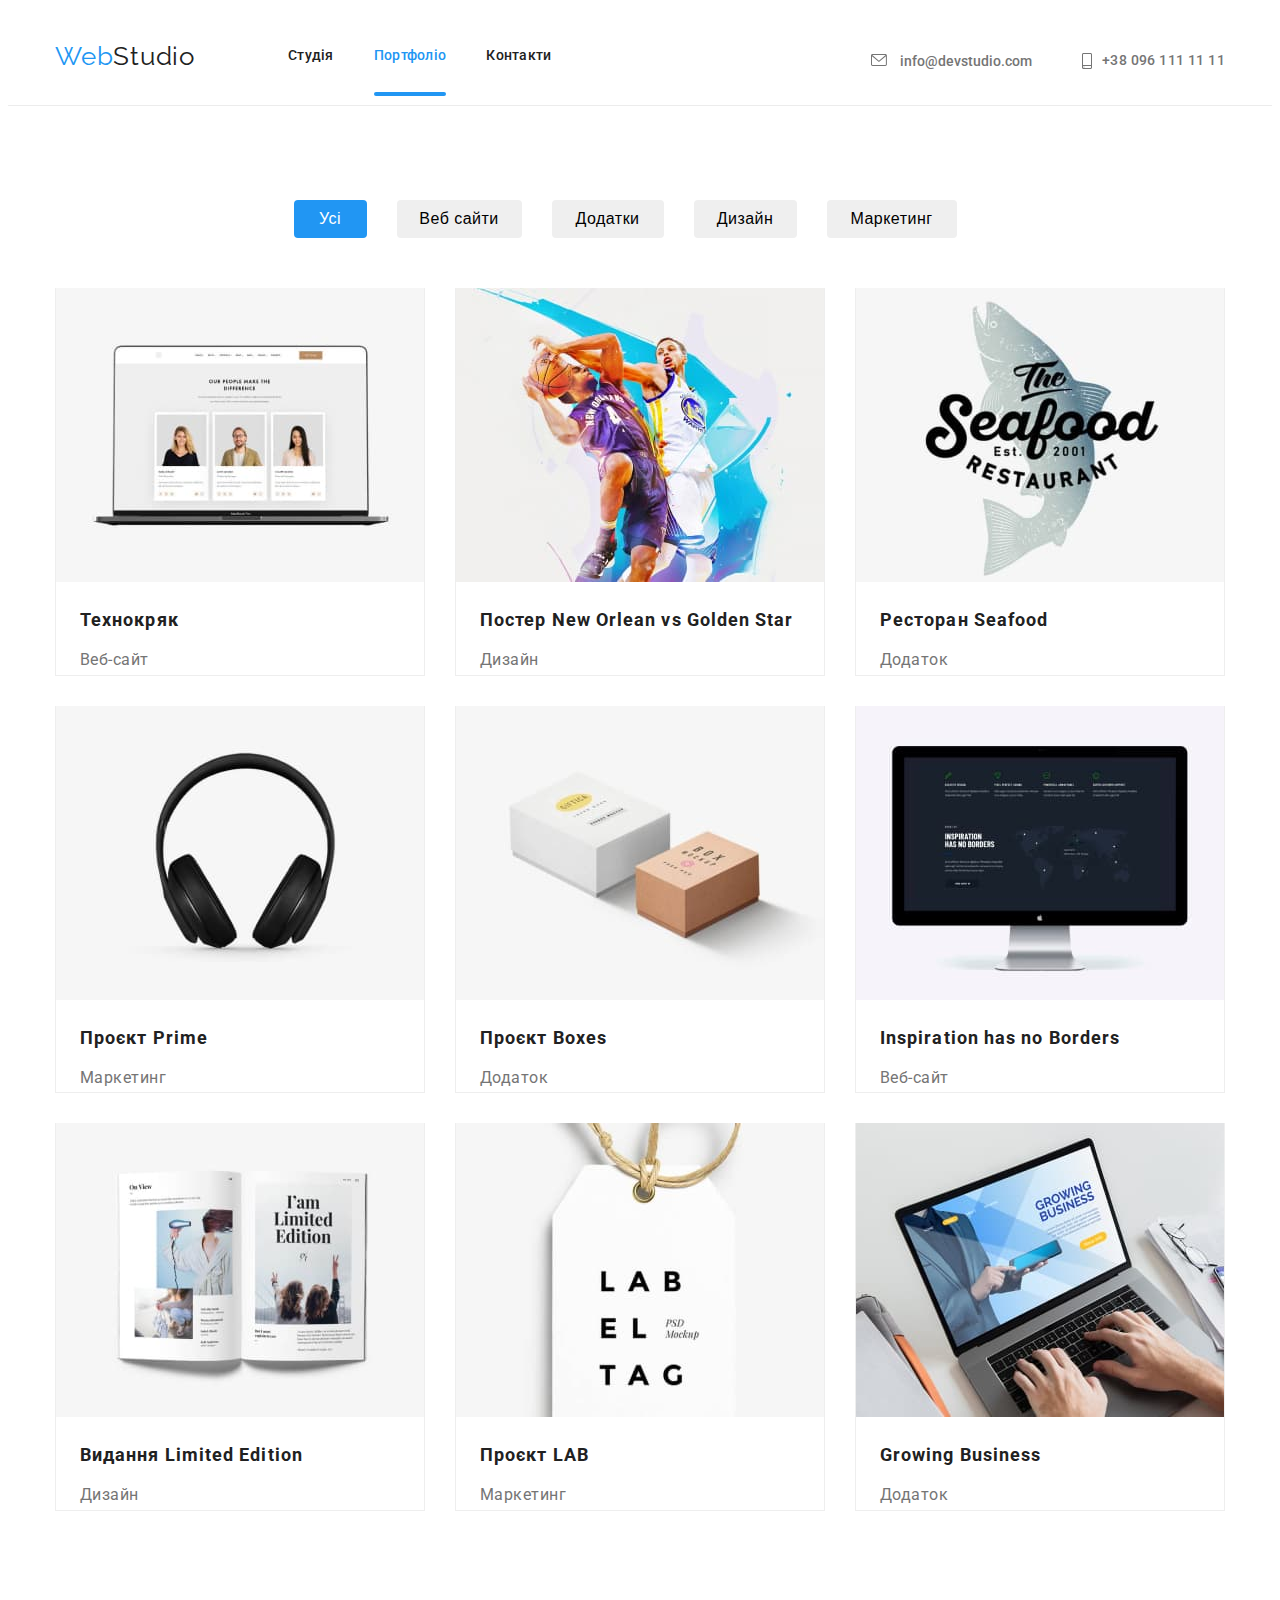
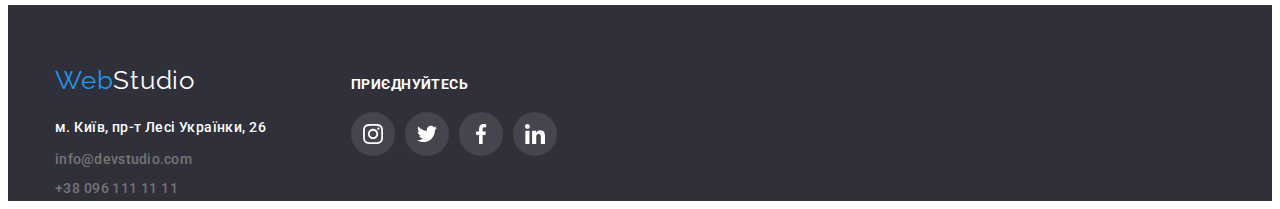
==== portfolio.html @ a41fbf71 "clone" ====
<!DOCTYPE html>
<html lang="en">
<head>
    <meta charset="UTF-8">
    <meta http-equiv="X-UA-Compatible" content="IE=edge">
    <meta name="viewport" content="width=device-width, initial-scale=1.0">
    <title>Document</title>
    <link rel="preconnect" href="https://fonts.googleapis.com">
    <link rel="preconnect" href="https://fonts.gstatic.com" crossorigin>
    <link href="https://fonts.googleapis.com/css2?family=Raleway:wght@700&family=Roboto:wght@400;500;700;900&display=swap" rel="stylesheet">
    <link rel="stylesheet" href="https://cdnjs.cloudflare.com/ajax/libs/modern-normalize/1.1.0/modern-normalize.min.css" integrity="sha512-wpPYUAdjBVSE4KJnH1VR1HeZfpl1ub8YT/NKx4PuQ5NmX2tKuGu6U/JRp5y+Y8XG2tV+wKQpNHVUX03MfMFn9Q==" crossorigin="anonymous" referrerpolicy="no-referrer" />
    <link rel="stylesheet" href="./css/styles.css">
</head>
<body>
<header class="page-header">
<div class="container">
    <nav class="main-nav">
        <a class="studio line" href="./index.html">Web<span class="span-color">Studio</span></a>
        <ul class="site-nav list">
        <li class="item"><a href="./index.html" class="link line">Студія</a></li>
        <li class="item"><a href="./portfolio.html" class="link current line decoration">Портфоліо</a></li>
        <li class="item"><a href="Контакти" class="link line">Контакти</a></li>
        </ul>

        <ul class="info list">
        
         <li class="meil"><a href="mailto:info@devstudio.com" class="meilstyle line icon-meil"> 
        <svg class="post-icon" width="16" height="12">
        <use href="./images/info.svg#icon-letter"></use>
        </svg> info@devstudio.com</a>
        

        
        <li class="telefon"><a href="tel:+380961111111" class="telefonstyle line icon-smartphone">
            <svg class="telefon-icon-two" width="10" height="16">
                <use href="./images/info.svg#icon-telephone"></use>
            </svg> +38 096 111 11 11</a>
        </ul>
        </nav>
    </div>
</header>
<main>
<section class="buttons-all">
<div class="container">
<h1 class="hiden">Приклади</h1>
<ul class="buttons list line-buttons">
<li class="button-item"><button class="links current-now size button-one" type="button">Усі</button></li>
<li class="button-item"><button class="links size button-two" type="button">Веб сайти</button></li>
<li class="button-item"><button class="links size button-three" type="button">Додатки</button></li>
<li class="button-item"><button class="links size button-four" type="button">Дизайн</button></li>
<li class="button-item"><button class="links size button-five" type="button">Маркетинг</button></li>
</ul>


<ul class="images list main-flex">
<li class="second-flex">
    <a class="images-ref" href="#">
        <div class="techno">
            <img class="img-card" src="./images/picturea.jpg" alt="picturea" width="370" height="294">
            <p class="description-text">Ресурс пропонує комплексні <br> пропозиції з різним рівнем <br> функціоналу та сервісів. Все це <br> дозволить відвідувачу отримати <br> вичерпні відомості про компанію <br> чи приватну особу.</p>
            </div>

            
            <div class="description">
        <h2 class="images-title">Технокряк</h2>
        <p class="images-text">Веб-сайт</p>
        </div>
    
    </a>
    </li>

<li class="second-flex">
    <a class="images-ref" href="#">
        <div class="techno">
        <img class="img-card" src="./images/pictureb.jpg" alt="pictureb" width="370" height="294">
        <p class="description-text">Ресурс пропонує комплексні <br> пропозиції з різним рівнем <br> функціоналу та сервісів. Все це <br> дозволить відвідувачу отримати <br> вичерпні відомості про компанію <br> чи приватну особу.</p>
        </div>

        <div class="description">
        <h2 class="images-title">Постер New Orlean vs Golden Star</h2>
        <p class="images-text">Дизайн</p>
        </div>
    </a>
   </li>

<li class="second-flex">
    <a class="images-ref" href="#">
        <div class="techno">
        <img class="img-card" src="./images/picturec.jpg" alt="picturec" width="370" height="294">
        <p class="description-text">Ресурс пропонує комплексні <br> пропозиції з різним рівнем <br> функціоналу та сервісів. Все це <br> дозволить відвідувачу отримати <br> вичерпні відомості про компанію <br> чи приватну особу.</p>
        </div>

        <div class="description">
        <h2 class="images-title">Ресторан Seafood</h2>
        <p class="images-text">Додаток</p>
        </div>
    </a>
</li>

<li class="second-flex">
    <a class="images-ref" href="#">
        <div class="techno">
        <img class="img-card" src="./images/pictured.jpg" alt="pictured" width="370" height="294">
        <p class="description-text">Ресурс пропонує комплексні <br> пропозиції з різним рівнем <br> функціоналу та сервісів. Все це <br> дозволить відвідувачу отримати <br> вичерпні відомості про компанію <br> чи приватну особу.</p>
        </div>

        <div class="description">
        <h2 class="images-title">Проєкт Prime</h2>
        <p class="images-text">Маркетинг</p>
        </div>
    </a>
</li>

<li class="second-flex">
    <a class="images-ref" href="#">
        <div class="techno">
        <img class="img-card" src="./images/picturef.jpg" alt="picturef" width="370" height="294">
        <p class="description-text">Ресурс пропонує комплексні <br> пропозиції з різним рівнем <br> функціоналу та сервісів. Все це <br> дозволить відвідувачу отримати <br> вичерпні відомості про компанію <br> чи приватну особу.</p>
        </div>

        <div class="description">
        <h2 class="images-title">Проєкт Boxes</h2>
        <p class="images-text">Додаток</p>
        </div>
    </a>
</li>

<li class="second-flex">
    <a class="images-ref" href="#">
        <div class="techno">
        <img class="img-card" src="./images/pictureg.jpg" alt="pictureg" width="370" height="294">
        <p class="description-text">Ресурс пропонує комплексні <br> пропозиції з різним рівнем <br> функціоналу та сервісів. Все це <br> дозволить відвідувачу отримати <br> вичерпні відомості про компанію <br> чи приватну особу.</p>
        </div>

        <div class="description">
        <h2 class="images-title">Inspiration has no Borders</h2>
        <p class="images-text">Веб-сайт</p>
        </div>
    </a>
</li>

<li class="second-flex">
    <a class="images-ref" href="#">
        <div class="techno">
        <img class="img-card" src="./images/pictureh.jpg" alt="pictureh" width="370" height="294">
        <p class="description-text">Ресурс пропонує комплексні <br> пропозиції з різним рівнем <br> функціоналу та сервісів. Все це <br> дозволить відвідувачу отримати <br> вичерпні відомості про компанію <br> чи приватну особу.</p>
        </div>

        <div class="description">
        <h2 class="images-title">Видання Limited Edition</h2>
        <p class="images-text">Дизайн</p>
        </div>
        
    </a>
</li>

<li class="second-flex">
    <a class="images-ref" href="#">
        <div class="techno">
        <img class="img-card" src="./images/picturei.jpg" alt="picturei" width="370" height="294">
        <p class="description-text">Ресурс пропонує комплексні <br> пропозиції з різним рівнем <br> функціоналу та сервісів. Все це <br> дозволить відвідувачу отримати <br> вичерпні відомості про компанію <br> чи приватну особу.</p>
        </div>

        <div class="description">
        <h2 class="images-title">Проєкт LAB</h2>
        <p class="images-text">Маркетинг</p>
        </div>
    </a>
</li>

<li class="second-flex">
    <a class="images-ref" href="#">
        <div class="techno">
        <img class="img-card" src="./images/picturej.jpg" alt="picturej" width="370" height="294">
        <p class="description-text">Ресурс пропонує комплексні <br> пропозиції з різним рівнем <br> функціоналу та сервісів. Все це <br> дозволить відвідувачу отримати <br> вичерпні відомості про компанію <br> чи приватну особу.</p>
        </div>

        <div class="description">
        <h2 class="images-title">Growing Business</h2>
        <p class="images-text">Додаток</p>
        </div>
    </a>
</li>
</ul>
</div>

</section>
</main>

<footer class="side-color">
    
        <div class="container">
        <div class="company-logo-two">
    <address class="list studio-line-two">
        <a class="studiotwo line" href="./index.html">Web<span class="span-color-two">Studio</span></a>
     
    <ul class="site-nav-two list">
    <li class="adress"><a href="https://goo.gl/maps/or9m5MUyjeENMJDf9" class="link line" target="_blank" rel="noopener noreferrer">м. Київ, пр-т Лесі Українки, 26</a></li>
    <li class="meil"><a href="mailto:info@devstudio.com" class="link line">info@devstudio.com</a></li>
    <li class="telefon"><a href="tel:+380961111111" class="link line">+38 096 111 11 11</a></li>
    </ul>
     </address>
    
    </div>
    <div class="join-main">
        <h2 class="join-title">ПРИЄДНУЙТЕСЬ</h2>
        <ul class="social-items">
           <li class="social-lists"><a class="social-links-footer link" href="#">
               <svg class="social-links-team" width="20" height="20">
                   <use href="./images/icons.svg#icon-instagram"></use>
               </svg>
           </a></li>
           <li class="social-lists"><a class="social-links-footer link" href="#">
               <svg class="social-links-team" width="20" height="20">
                   <use href="./images/icons.svg#icon-twitter"></use>
               </svg>
           </a></li>
           <li class="social-lists"><a class="social-links-footer link" href="#">
               <svg class="social-links-team" width="20" height="20">
                   <use href="./images/icons.svg#icon-facebook"></use>
               </svg>
           </a></li>
           <li class="social-lists"><a class="social-links-footer link" href="#">
               <svg class="social-links-team" width="20" height="20">
                   <use href="./images/icons.svg#icon-linkedin"></use>
               </svg>
           </a></li>
        </ul>
        </div>
        </div>
</footer>
    
</body>
</html>
---- css/styles.css ----
/* основной цвет текста #212121 */

/* цвет 2 для серого #757575 */

/* цвет для веб #2196F3 */

/* цвет снизу ссылок gba(255, 255, 255, 0.6); */

/* вторичный бекграунд  #F5F4FA*/ 

html{
    box-sizing: border-box;
    }
    
    *,*::before,*::after{
    box-sizing: inherit;
    }
    
    .container{
    width: 1200px;
    padding-left: 15px;
    padding-right: 15px;
    margin-left: auto;
    margin-right: auto;
    }
    
    
    
    
    a{
    text-decoration: none;
    }
    
    :root{
        --main-text-color: #212121;
        --text-color-second: #757575;
        
        }
    
        img{
        display: block;
        }
        
        body{
        background-color: #FFFFFF;
        color: var(--main-text-color);
        font-family: Roboto,sans-serif;
        
        }
        
        .line{
        text-decoration: none;
        }
        
        .link{
            font-family: 'Roboto';
            font-style: normal;
            font-weight: 500;
            font-size: 14px;
            line-height: 1.14px;
            letter-spacing: 0.02em;
        }
        
        
        
        .studio{
            
            font-size: 26px;
            line-height: 1.19;
           
        }
        
        .studiotwo{
            
            font-size: 26px;
            line-height: 1.19;
        }
        
        .list{
            
        padding: 0;
        margin: 0;
        list-style: none;
        }
    
        
        h2,
        h3,
        h4,
        h5,
        h6{
        color: var(--main-text-color);
        margin: 0;
        }
    
        h1{
        margin: 0;
        padding: 0;
        }
    
        p{
        margin: 0;
        }
        
        ul{
        margin: 0;
        padding: 0;
        }
        
        
        header{
        border-bottom: 1px solid #ECECEC;
        }

        
        
        .studio{
        font-family: 'Raleway';
        font-style: normal;
        color: #2196F3;
        
        font-size: 26px;
        line-height: 1.19;
        letter-spacing: 0.03em;
        }
        
        .studiotwo{
            font-family: 'Raleway';
            font-style: normal;
        color: #2196F3;
        
        font-size: 26px;
        line-height: 1.19;
        letter-spacing: 0.03em;
        }
        
        .span-color{
        color: #212121;
        }
        
        .span-color-two{
        color: #FFFFFF;
        }
        
        /* site nav and info */
    
        .site-nav{
        margin-left: 93px;
        display: flex;
        
        }
    
       
    
        .site-nav .item:not(:last-child){
            margin-right: 40px;
            
        }
        
        .site-nav a{
        font-family: 'Roboto';
        font-style: normal;
        color: var(--main-text-color);  
        font-weight: 500;
        font-size: 14px;
        line-height: 1.14;
        letter-spacing: 0.02em;  
        }
    
        .site-nav .link{
        display: block;
        padding-top: 32px;
        padding-bottom: 32px;
        transition-property: color;
        transition-duration: 250ms;
        transition-timing-function: cubic-bezier((0.4, 0, 0.2, 1));
        }
        
        .site-nav-two .link{
            transition-property:color;
            transition-duration: 250ms;
            transition-timing-function: cubic-bezier((0.4, 0, 0.2, 1));
        }
        
        
        .info{
        padding-top: 32px;
        padding-bottom: 32px;
        margin-left: auto;
        display: flex;
        justify-content: center;
        
        }

        .meilstyle{
        color: #757575;
        transition-property: color;
        transition-duration: 250ms;
        transition-timing-function: cubic-bezier((0.4, 0, 0.2, 1));
        }
        
        .meil{
            margin-right: 50px;
            
        }
        
        .meil-icon{
            display: flex;
        justify-content: left;
        fill:#757575;
        
        }

        .meil-icon:hover{
        color: #2196F3;
        }

        .post-icon{
            
            margin-right: 10px;
            fill: currentColor;
            
            
        }

        .telefonstyle{
            transition-property:color;
        transition-duration: 250ms;
        transition-timing-function: cubic-bezier((0.4, 0, 0.2, 1));
        }
        
        .telefon-icon{
            display: flex;
            justify-content: left;
            fill: #757575;
            
        }

        .telefon-icon:hover{
            color: #2196F3;
        }

        .telefon-icon-two{
            
        margin-right: 10px;
        fill: currentColor;
        
        }
       
       .telefon:hover{
        color: #2196F3;
       }
       
       
    
        .main-nav{
        display: flex;
        align-items: center;
        
        }
    
        .line-buttons{
        
        display: flex;
        align-items: center;
        justify-content: center
        }
    
        .button-item:not(last-child){
        margin-right: 30px;
        }
    
        .buttons-all{
        background-color:#FFFFFF
        }
    
        
        .meil a{
            
        font-family: 'Roboto';
        font-style: normal;
        font-weight: 500;
        font-size: 14px;
        line-height: 1.14;
        color: var(--text-color-second);
        
        }
        .telefon a{
            display: flex;
            align-items: center;
            font-family: 'Roboto';
            font-style: normal;
            font-weight: 500;
            font-size: 14px;
            line-height: 1.71;
            letter-spacing: 0.03em;
            color: var(--text-color-second);
            
        }

        .info{
        align-items: center;
        }
        
        .site-nav-two .link:hover,
        .site-nav-two .link:focus {
        color: #2196F3;
        }
    
        .site-nav .link:hover,
        .site-nav .link:focus {
        color: #2196F3;
        }
        
        .site-nav .link.current{
        color: #2196F3;
        }
        
        .meilstyle:hover,
        .meilstyle:focus {
        color: #2196F3;
        }
        
        

        .telefonstyle:hover,
        .telefonstyle:focus {
        color: #2196F3;
        }

        .site-nav .link{
            position: relative;
        }
        
        .item .decoration::after{
            content:'' ;
        display: block;
        width: 100%;
        height: 4px;
        background: #2196F3;
        position: absolute;
        border-radius: 2px;
        bottom: 0;
        left: 0;
        }

        

        

        .links{
            
            
            font-size: 26px;
            line-height: 1.19;
            letter-spacing: 0.03em;
        }
        
        .current-now{
        color: #FFFFFF;
        background-color: #2196F3;
            
            
            font-size: 26px;
            line-height: 1.19;
            letter-spacing: 0.03em;
        }
        
        
        
        /* Hero */
        .hero{
        
            padding-top: 200px;
            padding-bottom: 200px;
            text-align: center;
        background-color: #2F303A;
        }


        .hero-image{
            
            background-color: #2F303A;
            background-image: linear-gradient(
                to right,
                 rgba(47, 48, 58, 0.4),
                 rgba(47, 48, 58, 0.4)),
                url(../images/hero.jpg);
            max-width: 1600px;
            height: 600px;
            margin-left: auto;
            margin-right: auto;
            background-repeat: no-repeat;
            background-position: center;
            background-size: cover;
        
        }

        .hero-title{
            
            margin-bottom: 40px;
            margin-top: 0;
            font-weight: 900;
            font-size: 44px;
            line-height: 1.36;
            text-align: center;
            letter-spacing: 0.06em;
            text-transform: uppercase;
            
            color: #FFFFFF;
        }
        
        .hero.button{
        cursor: pointer;
        border: 0;
        border-radius: 4px;
        padding: 11px 32px;
        text-align: center;
        color: #FFFFFF;
        background-color: #2196F3;
        font-family: inherit;
        
        font-size: 16px;
        line-height: 1.87;
        }

        .backdrop{
        position: fixed;
        top: 0;
        left: 0;
        width: 100%;
        height: 100%;
        background-color:rgba(0, 0, 0, 0.2);;
        }

        .backdrop.is-hidden{
        opacity: 0;
        pointer-events: none;
        }

        .close-button{
            background: transparent;
            border: 1px solid rgba(0, 0, 0, 0.1);
            border: none;
            position: absolute;
            right: 8px;
            top: 8px;
        }

        

        .modal{
        min-width: 528px;
        min-height: 581px;
        top: 221px;
        left: 536px;
        background-color: #FFFFFF;
        position: absolute;
        top: 50%;
        left: 50%;
        transform: translate(-50%, -50%) scale(1);
        box-shadow: 0px 1px 3px rgba(0, 0, 0, 0.12), 0px 1px 1px rgba(0, 0, 0, 0.14), 0px 2px 1px rgba(0, 0, 0, 0.2);
        border-radius: 4px;
        transition: transform 300ms linear ;
        }

        .backdrop.is-hidden .modal{
            transform: translate(-50%, -50%) scale(0);
        }

        .close-symbol{
            display: flex;
            align-items: center;
            justify-content: center;
            
        }
        
        /* Main page */
        
        .hiden{
        position: absolute;
        clip: rect(0 0 0 0);
        width: 1px;
        height: 1px;
        margin: -1px;
        }
        
        .features p{
        color: var(--text-color-second);
        }
        
        .features{
            display: flex;
        }
    
        .features-padding{
        padding-top: 94px;
        }
    
        .features-title{
        
        
        font-size: 14px;
        line-height: 16px;
        letter-spacing: 0.03em;
        text-transform: uppercase;
        
        color: var(--main-text-color);
        }
        
        .features-text{
        margin-top: 10px;
        margin-bottom: 0;
        
        font-size: 14px;
        line-height: 1.71;
        letter-spacing: 0.03em;
        color: var(--text-color-second);
        }

        .features-list{
            list-style-type: none;
            display: flex;
            align-items: center;
            justify-content: center;
            gap: 30px;
            
        
        
        }

        .symbol-of-features{
            display: flex;
            align-items: center;
            justify-content: center;
            background: #F5F4FA;
            border-radius: 4px;
            width: 270px;
            height: 120px;
            margin-bottom: 30px;
            
        }

        .features-lists{
            margin-right: 30px;
            gap: 30px;
        }

        
        .pictures-line{
        display: flex;
        align-items: center;
        justify-content: center;
        }
    
        .pictures-item{
        margin-right: 30px;
        }

        .work-description{
        position: relative;
        }

        .work-text{
        white-space: nowrap;
        position: absolute;
        bottom: 0;
        left: 0;
        font-family: 'Roboto';
        font-style: normal;
        display: flex;
        align-items: center;
        justify-content: center;
        width: 100%;
        height: 70px;
        color: #FFFFFF;
        font-weight: 700;
        text-align: center;
        letter-spacing: 0.03;
        text-transform: uppercase;
        font-size: 14px;
        line-height: 16px;
        background: rgba(47, 48, 58, 0.8);
        
        }

        
        .comand{
            
            display: flex;
            align-items: center;
            justify-content: center;
        }
    
        .comand-item{
            box-shadow: 0px 1px 3px rgba(0, 0, 0, 0.12), 0px 1px 1px rgba(0, 0, 0, 0.14), 0px 2px 1px rgba(0, 0, 0, 0.2);
            border-radius: 0px 0px 4px 4px;
        background-color: #FFFFFF;
        margin-right: 30px;
        }
    
        .work{
        padding-bottom: 94px;
        padding-top: 94px;
        }
        
        .work-title{
        padding-bottom: 50px;    
        font-size: 36px;
        line-height: 1.16;
        text-align: center;
        letter-spacing: 0.03em;
        
        color: var(--main-text-color);
        }
        
        .team{
            
            padding-top: 94px;
            padding-bottom: 94px;
        background-color: #F5F4FA;
        
        }
        
        .team-title{
        
            margin-bottom: 50px;
            font-size: 36px;
            line-height: 1.16;
            text-align: center;
            letter-spacing: 0.03em;
            color: var(--main-text-color);
        }
        
        
        
         .team{
        padding-bottom: 94px;
        
         }
    
        .comand p{
        
        color: var(--text-color-second);
        }

        
        
        .comand-title{
            
            margin-top: 30px;
            margin-bottom: 10px;
            font-weight: 500;
            font-size: 16px;
            line-height: 1.18;
            text-align: center;
            letter-spacing: 0.03em;
            color: var(--main-text-color);
        }
        
        .comand-text{
            
            margin-bottom: 16px;
            font-size: 16px;
            line-height: 1.18;
            text-align: center;
            letter-spacing: 0.03em;
            color: var(--text-color-second);
        }

        .social-items{
        padding-bottom: 42px;
        display: flex;
        justify-content: center;
        gap: 10px;
        list-style-type: none;
        }

        .social-lists{
        
        width: 44px;
        height: 44px;
        }

        .social-links{
        
        width: 100%;
        height: 100%;
        border-radius: 50%;
        
        display: flex;
        align-items: center;
        justify-content: center;
        transition-property: background-color;
        transition-duration:  250ms;
        transition-timing-function: cubic-bezier((0.4, 0, 0.2, 1));
        
        }

        .social-links-footer{
            width: 100%;
            height: 100%;
            border-radius: 50%;
            
            display: flex;
            align-items: center;
            justify-content: center;
            background-color: rgba(255, 255, 255, 0.1);;
            transition-property: background-color;
        transition-duration: 250ms;
        transition-timing-function: cubic-bezier((0.4, 0, 0.2, 1));
        }

        .social-links-team{
        fill: #FFFFFF;
        }

        .social-links-footer:hover{
        background-color: #2196F3;
        }

        .social-links-footer:hover .social-links-team{
            fill: #FFFFFF;
        }

        .team-social-links{
        
        fill: #AFB1B8;
        }

        .social-links:hover{
            background-color: #2196F3;
        }

        .social-links:hover .team-social-links{
        fill: #FFFFFF;
        }

        .clients{
            padding-top: 94px;
            padding-bottom: 94px;
            background-color: #FFFFFF;
        }
        

        .clients-title{
        margin-bottom: 50px;
        font-family: 'Roboto';
        font-style: normal;
        font-weight: 700;
        font-size: 36px;
        line-height: 42px;
        text-align: center;
        letter-spacing: 0.03em;

        

color: #212121;
        }

        .clients-list{
            list-style-type: none;
            display: flex;
            align-items: center;
            justify-content: center;
            cursor: pointer;
            
            
        }

        .brand-icon{
        fill: #AFB1B8;
        transition-property: fill;
        transition-duration: 250ms;
        transition-timing-function: cubic-bezier((0.4, 0, 0.2, 1));
        }

        

        .brand-link:hover .brand-icon{
        
        fill: #2196F3;
        }

        

        .brand-link{
            width: 100%;
            height: 100%;
            border-radius: 4px;
            border: 1px solid #AFB1B8;
            display: flex;
            align-items: center;
            justify-content: center;
            width: 170px;
            height: 92px;
            color: #AFB1B8;
            border-color: #AFB1B8;
            transition-property: border;
        transition-duration: 250ms;
        transition-timing-function: cubic-bezier((0.4, 0, 0.2, 1));
        }

        .brand-link:hover{
        border: 1px solid #2196F3;
        }

        

        .clients-images{
        margin-right: 30px;
        }

        .clients-images:last-child{
            margin-right: 0px;
        }
        
        
        /*Portfolio css */
        
        /*buttons*/
         
        .buttons .links{
            transition-property: background-color, color;
            transition-duration: 250ms;
            transition-timing-function: cubic-bezier(0.4, 0, 0.2, 1);}

        .buttons .links:hover,
        .buttons .links:focus{
            box-shadow: 0px 3px 1px rgba(0, 0, 0, 0.1), 0px 1px 2px rgba(0, 0, 0, 0.08), 0px 2px 2px rgba(0, 0, 0, 0.12);
        color: #FFFFFF;
        background-color: #2196F3;
        }
    
        .buttons{
        
        margin-bottom: 50px;
        }
        
        .buttons-all{
        padding-top: 94px;
        }
    
        .button-one{
            cursor: pointer;
        padding-top: 6px;
        padding-bottom: 6px;
        padding-left: 25px;
        padding-right: 25px;
        min-width: 73px;
        border-radius: 4px;
        }
    
        .button-two{
            cursor: pointer;
            padding-top: 6px;
            padding-bottom: 6px;
            padding-left: 22px;
            padding-right: 22px;
        min-width: 125px;
        border-radius: 4px;
        }
    
        .button-three{
            cursor: pointer;
            padding-top: 6px;
            padding-bottom: 6px;
            padding-left: 22px;
            padding-right: 22px;
        min-width: 112px;
        border-radius: 4px;
        }
    
        .button-four{
            cursor: pointer;
            padding-top: 6px;
            padding-bottom: 6px;
            padding-left: 22px;
            padding-right: 22px;
        min-width: 103px;
        border-radius: 4px;
        }
    
        .button-five{
            cursor: pointer;
            padding-top: 6px;
            padding-bottom: 6px;
            padding-left: 22px;
            padding-right: 22px;
        min-width: 130px;
        border-radius: 4px;
        }
    
        .size{
            border: 0;
            font-weight: 500;
            font-size: 16px;
            line-height: 1.62;
            letter-spacing: 0.03em;
        }
        
        .images-title{
            
            margin-top: 20px;
            margin-bottom: 4px;
            
            font-size: 18px;
            line-height: 2;
             letter-spacing: 0.06em;
            color: var(--main-text-color);
        }
        
        
        
        
         .main-flex{
        
            background-color: #FFFFFF;
         
        display: flex;
        flex-wrap: wrap;
         }
    
         .buttons-all{
            padding-bottom: 94px;
         }

         
    
         .second-flex{
         border-right: 1px solid #EEEEEE;
         border-bottom: 1px solid #EEEEEE;
        border-left: 1px solid #EEEEEE;
         background-color: #FFFFFF;
         width: 370px;
         margin-right: 30px;
         margin-bottom: 30px;
         
         }
    
         .second-flex p{
        
         }
    
         .second-flex:nth-last-child(-n+3) {
        margin-bottom: 0;
         }
    
         .images-title{
        margin-top: 20px;
        margin-left: 24px;;
         }
    
         .images-text{
        padding-top: 4px;
         margin-left: 24px;;
         }
    
         .second-flex:nth-child(3n) {
            margin-right: 0;
         }
    
        .images-text{
            
           
            font-size: 16px;
            line-height: 1.8;
            letter-spacing: 0.03em;
            color: var(--text-color-second);
        }

        .techno{
            position: relative;
            overflow: hidden;
        }

        

        .description-text{
            position: absolute;
            top: 0;
            left: 0;
            padding-top: 63px;
            padding-right: 24px;
            padding-bottom: 63px;
            padding-left: 24px;
            width: 100%;
            height: 100%;
            background: rgba(33, 150, 243, 0.9);
            font-size: 18px;
            line-height: 1.56;
            color: #FFFFFF;
            transform: translateY(100%);
            opacity: 0;
            transition: transform 250ms cubic-bezier(0.4, 0, 0.2, 1),
              opacity 250ms cubic-bezier(0.4, 0, 0.2, 1);
    
        }

        .images-ref:hover .description-text{
            transform: translateY(0%);
           opacity: 1
        }

        .images-ref{
        display: block;
        }
        
        .images-ref:hover,
        .images-ref:focus{
            
            box-shadow: 0px 1px 1px rgba(0, 0, 0, 0.12), 0px 4px 4px rgba(0, 0, 0, 0.06), 1px 4px 6px rgba(0, 0, 0, 0.16);
        }
           
            
        
        
        
        
        /*footer для портфолио и индекс*/
        .adress a{
            font-family: 'Roboto';
            font-style: normal;
            color: #FFFFFF;
            margin-top: 20px;
            margin-bottom: 9px;
            font-size: 14px;
            line-height: 1.71;
            letter-spacing: 0.03em;
        }
    
        .studio-line-two{
        padding-top: 60px;
        }
    
        .studio-line{
        
        padding-top: 60px;
        padding-bottom: 20px;
        }
    
        .studiotwo{
            margin-right: 156px;
        }
    
        .adress{
            margin-right: 70px;
        margin-top: 20px;
        
        }
    
        .meil{
        margin-top: 9px;
        
        }
    
        .telefon{
        margin-top: 9px;
        
        }

        .join-main{
            
            
        }

       .join-title{
        margin-bottom: 20px;
        font-family: 'Roboto';
        font-style: normal;
        font-weight: 700;
        font-size: 14px;
        line-height: 16px;
        letter-spacing: 0.03em;
        color: #FFFFFF;
       }

       

       footer .container{
        
        display: flex;
        align-items: baseline;
       }
       
        
        .side-color{
        background-color:#2F303A;
        
        }
        
        
        .images h3{
        color: var(--main-text-color);
        }
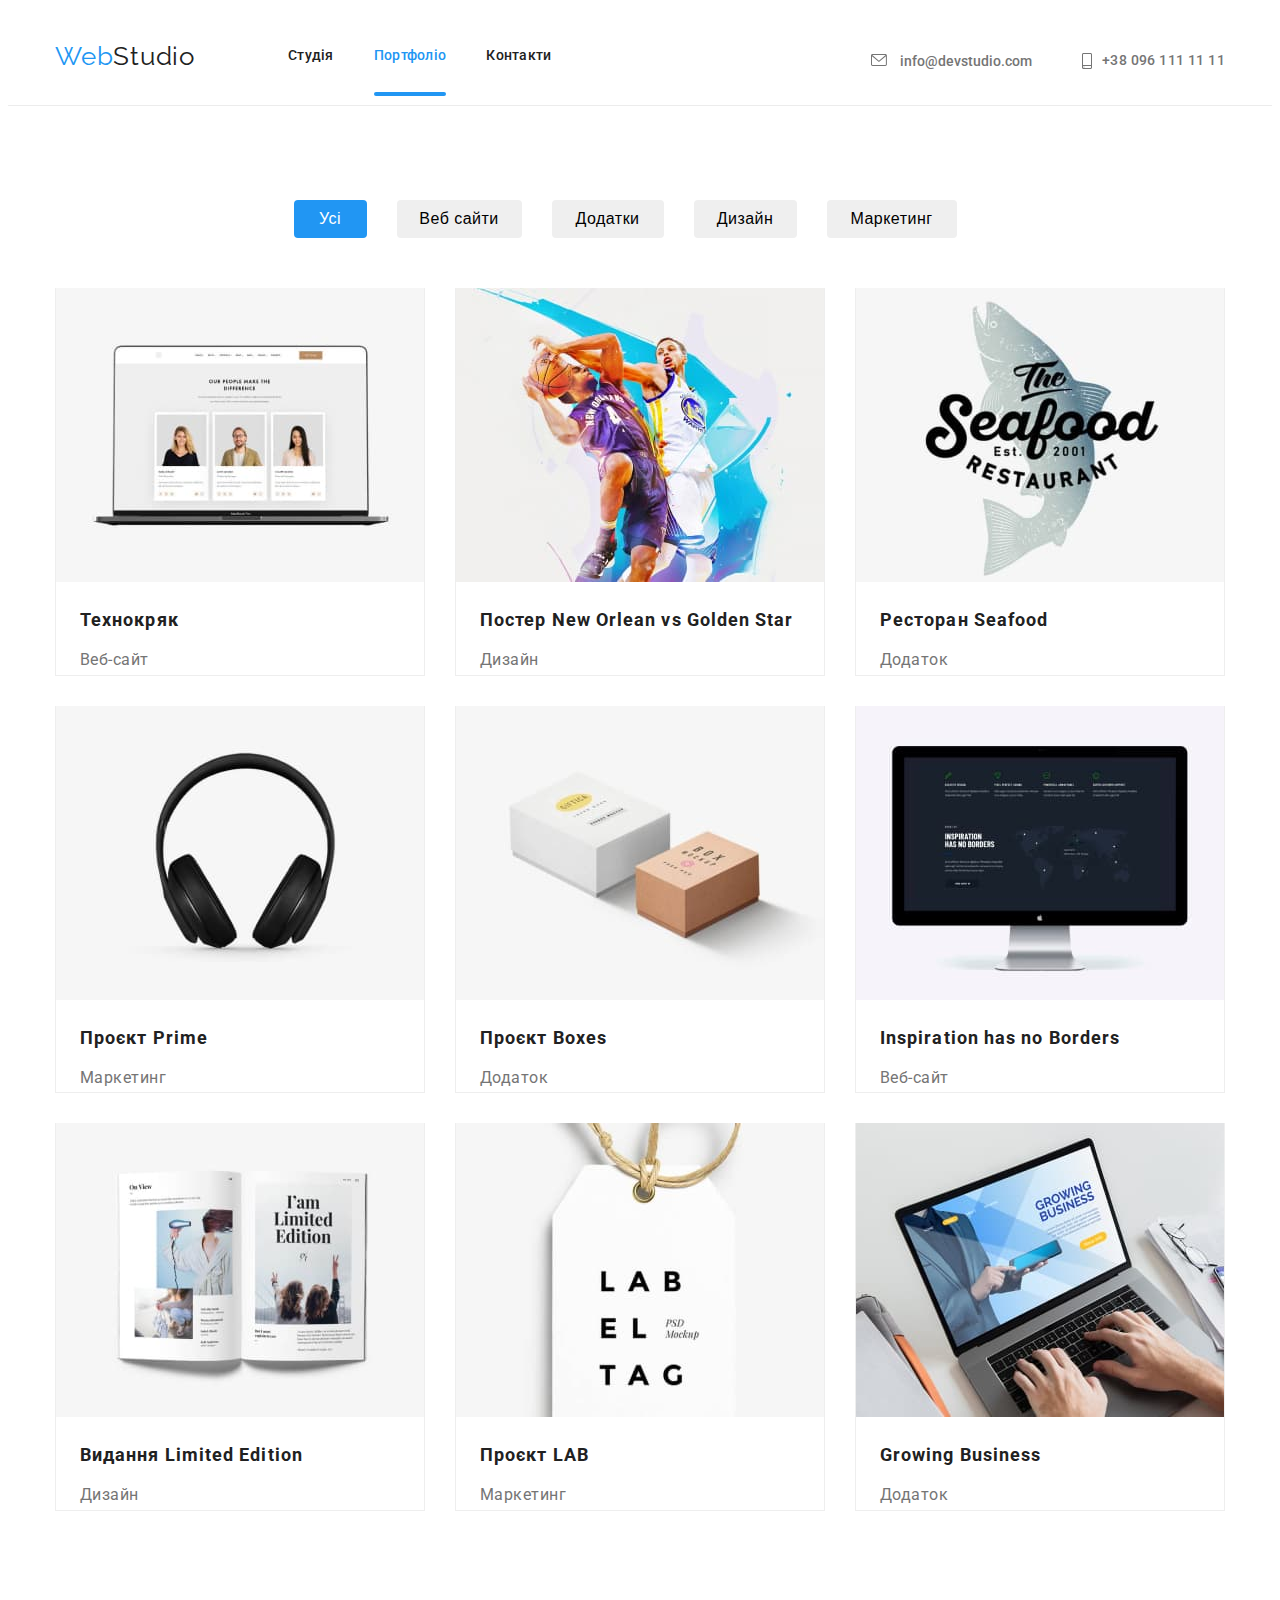
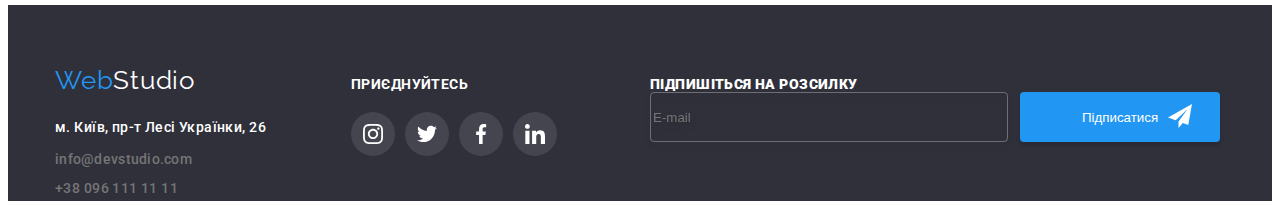
==== commit d984cf59: "home work" ====
--- a/portfolio.html
+++ b/portfolio.html
@@ -227,6 +227,20 @@
            </a></li>
         </ul>
         </div>
+
+        <div class="login-footer-text">
+            <b class="footer-text">Підпишіться на розсилку</b>
+           
+           <form class="form-footer">
+            <input class="form-input-footer" type="email" name="mail" id="mail" placeholder="E-mail">
+            <div class="sends">
+                <button class="button-submit" type="submit">Підписатися</button>
+                <svg class="send-icon" width="24" height="24">
+                    <use href="./images/icons.svg#icon-send"></use>
+                </svg>
+            </div>
+           </form>
+
         </div>
 </footer>
     
--- a/css/styles.css
+++ b/css/styles.css
@@ -22,6 +22,16 @@
     padding-right: 15px;
     margin-left: auto;
     margin-right: auto;
+    
+    }
+
+    .container-footer{
+        width: 1200px;
+        padding-left: 15px;
+        padding-right: 15px;
+        margin-left: auto;
+        margin-right: auto;
+        display: flex;
     }
     
     
@@ -445,12 +455,16 @@
             position: absolute;
             right: 8px;
             top: 8px;
-        }
-
+            color: #212121;
+        }
+     
+        .close-button:hover{
+            color: #2196F3;
+        }
         
 
         .modal{
-        min-width: 528px;
+        max-width: 528px;
         min-height: 581px;
         top: 221px;
         left: 536px;
@@ -462,6 +476,137 @@
         box-shadow: 0px 1px 3px rgba(0, 0, 0, 0.12), 0px 1px 1px rgba(0, 0, 0, 0.14), 0px 2px 1px rgba(0, 0, 0, 0.2);
         border-radius: 4px;
         transition: transform 300ms linear ;
+        padding: 40px;
+        }
+
+        .modal-title{
+        font-family: 'Roboto';
+        font-style: normal;
+        font-weight: 700;
+        font-size: 20px;
+        line-height: 23px;
+        text-align: center;
+        letter-spacing: 0.03em;
+        margin-bottom: 12px;
+        color: #212121;
+        }
+
+        .input-wrapper{
+        position: relative;
+        margin-bottom: 10px;
+        margin-top: 4px;
+        }
+
+        .modal-name{
+            width: 22px;
+            height: 14px;
+            left: 576px;
+            top: 296px;
+            font-family: 'Roboto';
+            font-style: normal;
+            font-weight: 400;
+            font-size: 12px;
+            line-height: 14px;
+            letter-spacing: 0.01em;
+            color: #757575;
+            margin-right: 466px;
+            
+        }
+    
+        .modal-input{
+        max-width: 528px;
+        width: 100%;
+        height: 40px;
+        border: 1px solid rgba(33, 33, 33, 0.2);
+        border-radius: 4px;
+        outline: transparent;
+        padding-left: 24px;
+        
+        }
+
+        .modal-input:focus{
+        border-color: #2196F3;
+        }
+
+        .modal-input:focus + .modal-icon{
+        fill: #2196F3;
+        }
+
+        .modal-icon{
+        position: absolute;
+        left: 3px;
+        top: 50%;
+        transform: translateY(-50%);
+        
+        }
+
+        .modal-input::placeholder{
+            font-weight: 400;
+            font-size: 12px;
+            line-height: 14px;
+            letter-spacing: 0.01em;
+
+color: rgba(117, 117, 117, 0.5);
+        }
+
+        .text-area{
+        width: 100%;
+        height: 120px;
+        border: 1px solid rgba(33, 33, 33, 0.2);
+        border-radius: 4px;
+        resize: none;
+        margin-bottom: 20px;
+        }
+
+        
+
+        .check-label{
+        font-family: 'Roboto';
+        font-style: normal;
+        font-weight: 400;
+        font-size: 14px;
+        line-height: 24px;
+        letter-spacing: 0.03em;
+        color: #757575;
+        width: 400px;
+        height: 24px;
+        display: flex;
+        align-items: center;
+        
+        }
+
+        .check-label::before{
+        content: '';
+        width: 16px;
+        height: 15px;
+        border: 2px solid #212121;
+        
+        }
+
+        
+
+        .check-modal:checked + .check-label::before{
+            background-color: #2196F3;
+            border: none;
+            background-image: url(../images/check.svg);
+            background-position: center;
+            background-repeat: no-repeat;
+        }
+        
+
+        .modal-button{
+        margin-top: 30px;
+        width: 200px;
+        height: 50px;
+        left: 700px;
+        top: 713px;
+
+       background: #188CE8;
+       box-shadow: 0px 4px 4px rgba(0, 0, 0, 0.15);
+       border-radius: 4px;
+       color: #FFFFFF;
+       border-style: none;
+       cursor: pointer;
         }
 
         .backdrop.is-hidden .modal{
@@ -472,8 +617,17 @@
             display: flex;
             align-items: center;
             justify-content: center;
-            
-        }
+            cursor: pointer;
+            fill: currentColor;
+        }
+
+        .check-icon{
+            position: absolute;
+            left: 62px;
+            bottom: 126px;
+        }
+
+        
         
         /* Main page */
         
@@ -1064,6 +1218,7 @@
             
         }
 
+
        .join-title{
         margin-bottom: 20px;
         font-family: 'Roboto';
@@ -1075,6 +1230,73 @@
         color: #FFFFFF;
        }
 
+       .form-footer{
+        display: flex;
+       align-items: center;
+       }
+
+       .login-footer-text{
+        color: #FFFFFF;
+        margin-bottom: 20px;
+        font-family: 'Roboto';
+        font-style: normal;
+        font-weight: 700;
+        font-size: 14px;
+        line-height: 16px;
+        letter-spacing: 0.03em;
+        text-transform: uppercase;
+        margin-left: 93px;
+        margin-bottom: 20px;
+       }
+
+       .button-submit{
+        
+        cursor: pointer;
+        color: #FFFFFF;
+        background: #2196F3;
+        box-shadow: 0px 4px 4px rgba(0, 0, 0, 0.15);
+        border-radius: 4px;
+        width: 200px;
+        height: 50px;   
+        border-style: none;
+        margin-left: 12px;
+        
+       }
+
+       .sends{
+        position: relative;
+        
+       }
+
+       .send-icon{
+        position: absolute;
+        fill: #FFFFFF;
+        left: 160px;
+        top: 12px;
+       }
+
+       .form-input-footer{
+        
+        justify-content: center;
+        border: 1px solid rgba(255, 255, 255, 0.3);
+        filter: drop-shadow(0px 4px 4px rgba(0, 0, 0, 0.15));
+        border-radius: 4px;
+        background-color: transparent;
+        color:rgba(255, 255, 255, 0.6);
+        
+        width: 358px;
+        height: 50px;
+        border: 1px solid rgba(255, 255, 255, 0.3);
+        filter: drop-shadow(0px 4px 4px rgba(0, 0, 0, 0.15));
+        border-radius: 4px;
+        outline: transparent;
+        
+       }
+
+    
+
+      
+
        
 
        footer .container{
